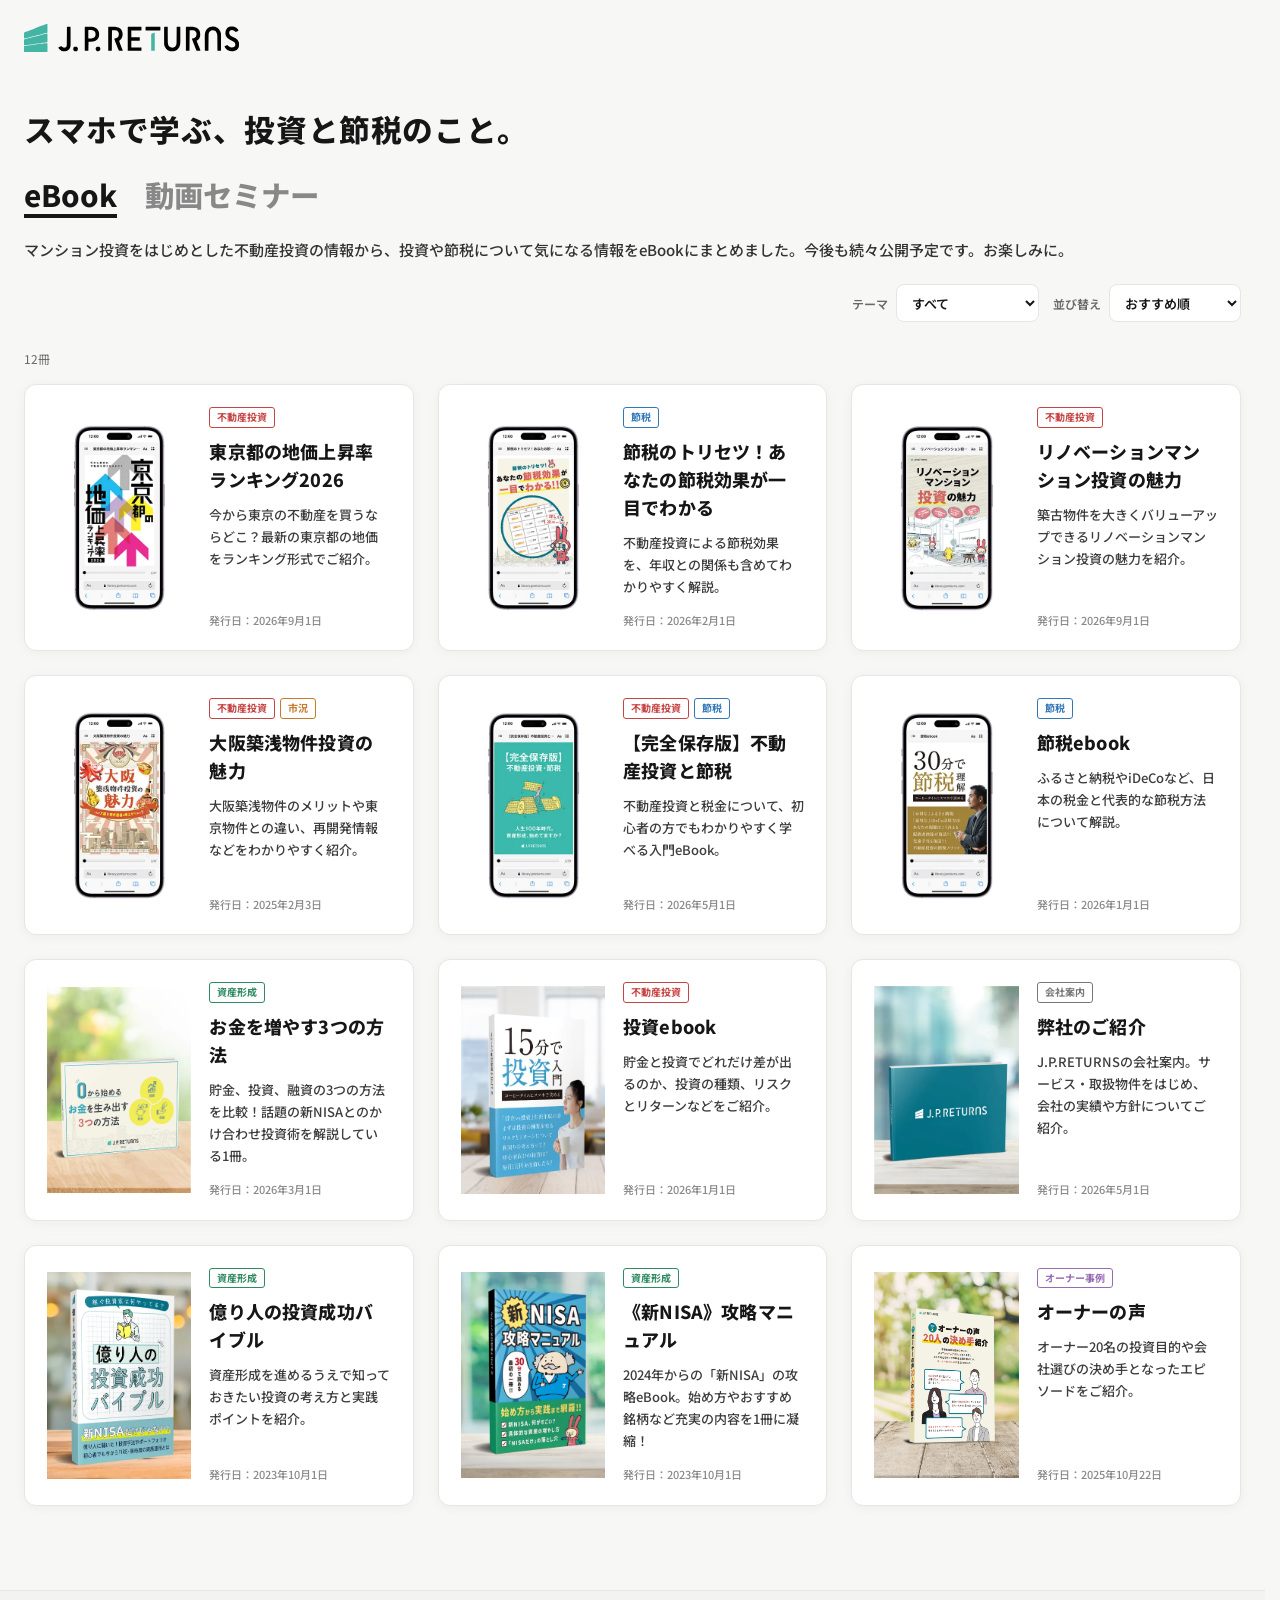
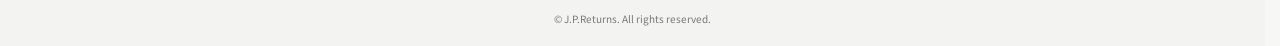
==== index.html @ 8ce8f5cd "Point library page to top-level catalog assets" ====
<!doctype html>
<html lang="ja">
<head>
    <!-- Google Tag Manager -->
    <script>
        (function(w,d,s,l,i){w[l]=w[l]||[];w[l].push({'gtm.start':
        new Date().getTime(),event:'gtm.js'});var f=d.getElementsByTagName(s)[0],
        j=d.createElement(s),dl=l!='dataLayer'?'&l='+l:'';j.async=true;j.src=
        'https://www.googletagmanager.com/gtm.js?id='+i+dl;f.parentNode.insertBefore(j,f);
        })(window,document,'script','dataLayer','GTM-KVNFDHW3');
    </script>
    <!-- End Google Tag Manager -->
    <meta charset="utf-8" />
    <meta
        name="viewport"
        content="width=device-width,initial-scale=1"
    />
    <meta
        name="description"
        content="J.P.RETURNSの不動産投資・節税・資産形成に関するeBook・動画セミナー一覧です。"
    />
    <title>Library | JPリターンズ</title>
    <link
        rel="canonical"
        href="https://library.jpreturns.com/"
    />
    <link
        rel="icon"
        type="image/png"
        href="/ebook/shared/img/favicon.png"
    />
    <link
        rel="preconnect"
        href="https://fonts.googleapis.com"
    >
    <link
        rel="preconnect"
        href="https://fonts.gstatic.com"
        crossorigin
    >
    <link
        href="https://fonts.googleapis.com/css2?family=Noto+Sans+JP:wght@400;500;600;700;800&display=swap"
        rel="stylesheet"
    >
    <link
        rel="stylesheet"
        href="/catalog/style.css"
    />
</head>
<body>
    <!-- Google Tag Manager (noscript) -->
    <noscript>
        <iframe
            src="https://www.googletagmanager.com/ns.html?id=GTM-KVNFDHW3"
            height="0"
            width="0"
            style="display:none;visibility:hidden">
        </iframe>
    </noscript>
    <!-- End Google Tag Manager (noscript) -->

    <header class="site-header">
        <a
            class="brand"
            href="https://jpreturns.com/"
            aria-label="J.P.RETURNS"
        >
            <img
                class="brand__logo"
                src="/ebook/shared/img/logo.svg"
                alt="J.P.RETURNS"
            >
        </a>
    </header>

    <main class="catalog-main">
        <section
            class="catalog-hero"
            aria-labelledby="catalogTitle"
        >
            <h1
                class="catalog-kicker"
                id="catalogTitle"
            >
                スマホで学ぶ、投資と節税のこと。
            </h1>

            <div
                class="catalog-tabs"
                role="tablist"
                aria-label="コンテンツ種別"
            >
                <button
                    class="catalog-tab"
                    type="button"
                    role="tab"
                    data-catalog-tab="ebook"
                    aria-selected="true"
                >
                    eBook
                </button>
                <button
                    class="catalog-tab"
                    type="button"
                    role="tab"
                    data-catalog-tab="video"
                    aria-selected="false"
                    tabindex="-1"
                >
                    動画セミナー
                </button>
            </div>

            <p
                class="catalog-description"
                id="catalogDescription"
            ></p>
        </section>

        <section aria-label="コンテンツ一覧">
            <div class="catalog-controls">
                <label class="catalog-select">
                    <span>テーマ</span>
                    <select id="themeSelect"></select>
                </label>

                <label class="catalog-select">
                    <span>並び替え</span>
                    <select id="sortSelect">
                        <option value="recommended">
                            おすすめ順
                        </option>
                        <option value="newest">
                            新着順
                        </option>
                    </select>
                </label>
            </div>

            <div
                class="catalog-meta"
                id="catalogStatus"
            >
                読み込み中…
            </div>

            <div
                class="catalog-grid"
                id="catalogGrid"
            ></div>
        </section>
    </main>

    <footer class="site-footer">
        <div class="site-footer__inner">
            <p class="site-footer__copyright">
                © J.P.Returns. All rights reserved.
            </p>
        </div>
    </footer>

    <script src="/catalog/config.js"></script>
    <script src="/catalog/main.js"></script>
</body>
</html>
---- catalog/style.css ----
:root {
    --page-bg: #f7f7f6;
    --surface: #fff;
    --text: #161616;
    --muted: #686868;
    --line: #e6e6e3;
    --brand: #0fb6aa;
    --content-width: 1240px;
    --radius-card: 12px;
    --shadow-card: 0 2px 12px rgba(0, 0, 0, 0.045);
}

* {
    box-sizing: border-box;
}

html {
    scrollbar-gutter: stable;
    color: var(--text);
    background: var(--page-bg);
    font-family:
        "Noto Sans JP",
        "Hiragino Sans",
        "Yu Gothic",
        "Meiryo",
        sans-serif;
}

body {
    margin: 0;
    background: var(--page-bg);
}

button,
select {
    font: inherit;
}

a {
    color: inherit;
}

.site-header {
    width: min(var(--content-width), calc(100% - 48px));
    margin: 0 auto;
    padding: 24px 0 8px;
}

.brand {
    display: inline-flex;
    align-items: center;
    text-decoration: none;
}

.brand__logo {
    display: block;
    width: auto;
    height: 28px;
}

.catalog-main {
    width: min(var(--content-width), calc(100% - 48px));
    margin: 0 auto;
    padding: 42px 0 84px;
}

.catalog-hero {
    margin-bottom: 20px;
}

.catalog-kicker {
    margin: 0 0 28px;
    font-size: clamp(24px, 2.4vw, 36px);
    font-weight: 800;
    line-height: 1.45;
    letter-spacing: .02em;
}

.catalog-tabs {
    display: flex;
    align-items: flex-end;
    gap: 28px;
    margin-bottom: 18px;
}

.catalog-tab {
    position: relative;
    padding: 0 0 9px;
    border: 0;
    background: transparent;
    color: #888;
    font-size: clamp(24px, 2.3vw, 36px);
    font-weight: 800;
    line-height: 1;
    cursor: pointer;
}

.catalog-tab::after {
    content: "";
    position: absolute;
    right: 0;
    bottom: 0;
    left: 0;
    height: 4px;
    background: transparent;
}

.catalog-tab[aria-selected="true"] {
    color: var(--text);
}

.catalog-tab[aria-selected="true"]::after {
    background: var(--text);
}

.catalog-tab:hover {
    color: var(--text);
}

.catalog-tab:focus-visible {
    outline: 3px solid rgba(15, 182, 170, 0.28);
    outline-offset: 5px;
}

.catalog-description {
    margin: 0;
    color: #333;
    font-size: 15px;
    font-weight: 500;
    line-height: 1.9;
}

.catalog-controls {
    display: flex;
    align-items: center;
    justify-content: flex-end;
    gap: 14px;
    margin: 0 0 28px;
}

.catalog-select {
    display: flex;
    align-items: center;
    gap: 8px;
    color: var(--muted);
    font-size: 12px;
    font-weight: 600;
}

.catalog-select select {
    min-width: 132px;
    height: 38px;
    padding: 0 32px 0 11px;
    border: 1px solid var(--line);
    border-radius: 8px;
    background: var(--surface);
    color: var(--text);
    font-size: 13px;
    cursor: pointer;
}

.catalog-meta {
    min-height: 22px;
    margin: 0 0 12px;
    color: var(--muted);
    font-size: 12px;
}

.catalog-grid {
    display: grid;
    grid-template-columns: repeat(3, minmax(0, 1fr));
    gap: 24px;
    overflow-anchor: none;
}

.catalog-card {
    min-height: 260px;
    display: grid;
    gap: 18px;
    padding: 22px;
    border: 1px solid var(--line);
    border-radius: var(--radius-card);
    background: var(--surface);
    box-shadow: var(--shadow-card);
    text-decoration: none;
    transition:
        transform 160ms ease,
        box-shadow 160ms ease,
        border-color 160ms ease;
}

.catalog-card--ebook {
    grid-template-columns: minmax(116px, 42%) minmax(0, 1fr);
}

.catalog-card--video {
    grid-template-columns: 1fr;
    grid-template-rows: auto 1fr;
    gap: 14px;
}

.catalog-card:hover {
    transform: translateY(-2px);
    border-color: #d4d4d0;
    box-shadow: 0 7px 24px rgba(0, 0, 0, 0.075);
}

.catalog-card:focus-visible {
    outline: 3px solid rgba(15, 182, 170, 0.28);
    outline-offset: 3px;
}

.catalog-card__media {
    min-width: 0;
    display: grid;
    place-items: center;
    overflow: hidden;
}

.catalog-card__image {
    display: block;
    width: 100%;
    height: 100%;
    max-height: 216px;
    object-fit: contain;
}

.catalog-card__media--video {
    align-self: start;
    width: 100%;
    aspect-ratio: 16 / 9;
    border-radius: 7px;
    background: #111;
}

.catalog-card__media--video .catalog-card__image {
    width: 100%;
    height: 100%;
    max-height: none;
    object-fit: cover;
}

.catalog-card__media--video-empty::before {
    content: "サムネイル準備中";
    color: #bbb;
    font-size: 12px;
    font-weight: 600;
}

.catalog-card__media--empty::before {
    content: "eBook";
    display: grid;
    width: 100%;
    min-height: 180px;
    place-items: center;
    border: 1px solid var(--line);
    border-radius: 8px;
    color: #aaa;
    font-size: 13px;
    font-weight: 700;
}

.catalog-card__content {
    min-width: 0;
    display: flex;
    flex-direction: column;
    align-items: flex-start;
}

.catalog-card__tags {
    display: flex;
    flex-wrap: wrap;
    gap: 5px;
    margin-bottom: 10px;
}

.catalog-tag {
    --catalog-tag-color: #178e86;

    padding: 3px 7px;
    border: 1px solid var(--catalog-tag-color);
    border-radius: 3px;
    color: var(--catalog-tag-color);
    font-size: 10px;
    font-weight: 700;
    line-height: 1.25;
}

.catalog-card__title {
    margin: 0;
    font-size: 18px;
    font-weight: 800;
    line-height: 1.55;
    letter-spacing: .01em;
}

.catalog-card__description {
    display: -webkit-box;
    margin: 10px 0 0;
    overflow: hidden;
    color: #3d3d3d;
    font-size: 13px;
    font-weight: 500;
    line-height: 1.7;
    -webkit-box-orient: vertical;
    -webkit-line-clamp: 4;
}

.catalog-card__meta {
    width: 100%;
    display: grid;
    gap: 3px;
    margin-top: auto;
    padding-top: 14px;
    color: #8a8a8a;
    font-size: 11px;
    font-weight: 500;
    line-height: 1.5;
}

.site-footer {
    border-top: 1px solid var(--line);
    background: #f3f3f1;
}

.site-footer__inner {
    width: min(var(--content-width), calc(100% - 48px));
    margin: 0 auto;
    padding: 20px 0;
}

.site-footer__copyright {
    margin: 0;
    color: #777;
    text-align: center;
    font-size: 10px;
}

@media (max-width: 980px) {
    .catalog-grid {
        grid-template-columns: repeat(2, minmax(0, 1fr));
    }

    .catalog-controls {
        justify-content: flex-end;
    }
}

@media (max-width: 640px) {
    .site-header,
    .catalog-main,
    .site-footer__inner {
        width: min(100% - 32px, var(--content-width));
    }

    .site-header {
        padding-top: 18px;
    }

    .brand__logo {
        height: 18px;
    }

    .catalog-main {
        padding-top: 24px;
    }

    .catalog-hero {
        margin-bottom: 30px;
    }

    .catalog-kicker {
        margin-bottom: 22px;
        font-size: 23px;
    }

    .catalog-tabs {
        gap: 20px;
    }

    .catalog-tab {
        font-size: 18px;
    }

    .catalog-description {
        font-size: 13px;
        line-height: 1.8;
    }

    .catalog-controls {
        gap: 10px;
    }

    .catalog-select {
        flex: 1 1 0;
        display: block;
    }

    .catalog-select span {
        display: block;
        margin-bottom: 5px;
    }

    .catalog-select select {
        width: 100%;
        min-width: 0;
    }

    .catalog-grid {
        grid-template-columns: 1fr;
        gap: 14px;
    }

    .catalog-card {
        min-height: 190px;
        gap: 15px;
        padding: 16px;
    }

    .catalog-card--ebook {
        grid-template-columns: minmax(98px, 36%) minmax(0, 1fr);
    }

    .catalog-card--video {
        grid-template-columns: 1fr;
        gap: 12px;
    }

    .catalog-card__image {
        max-height: 180px;
    }

    .catalog-card__title {
        font-size: 16px;
        line-height: 1.5;
    }

    .catalog-card__description {
        margin-top: 9px;
        font-size: 12px;
        line-height: 1.65;
    }

    .catalog-card__meta {
        padding-top: 10px;
    }
}
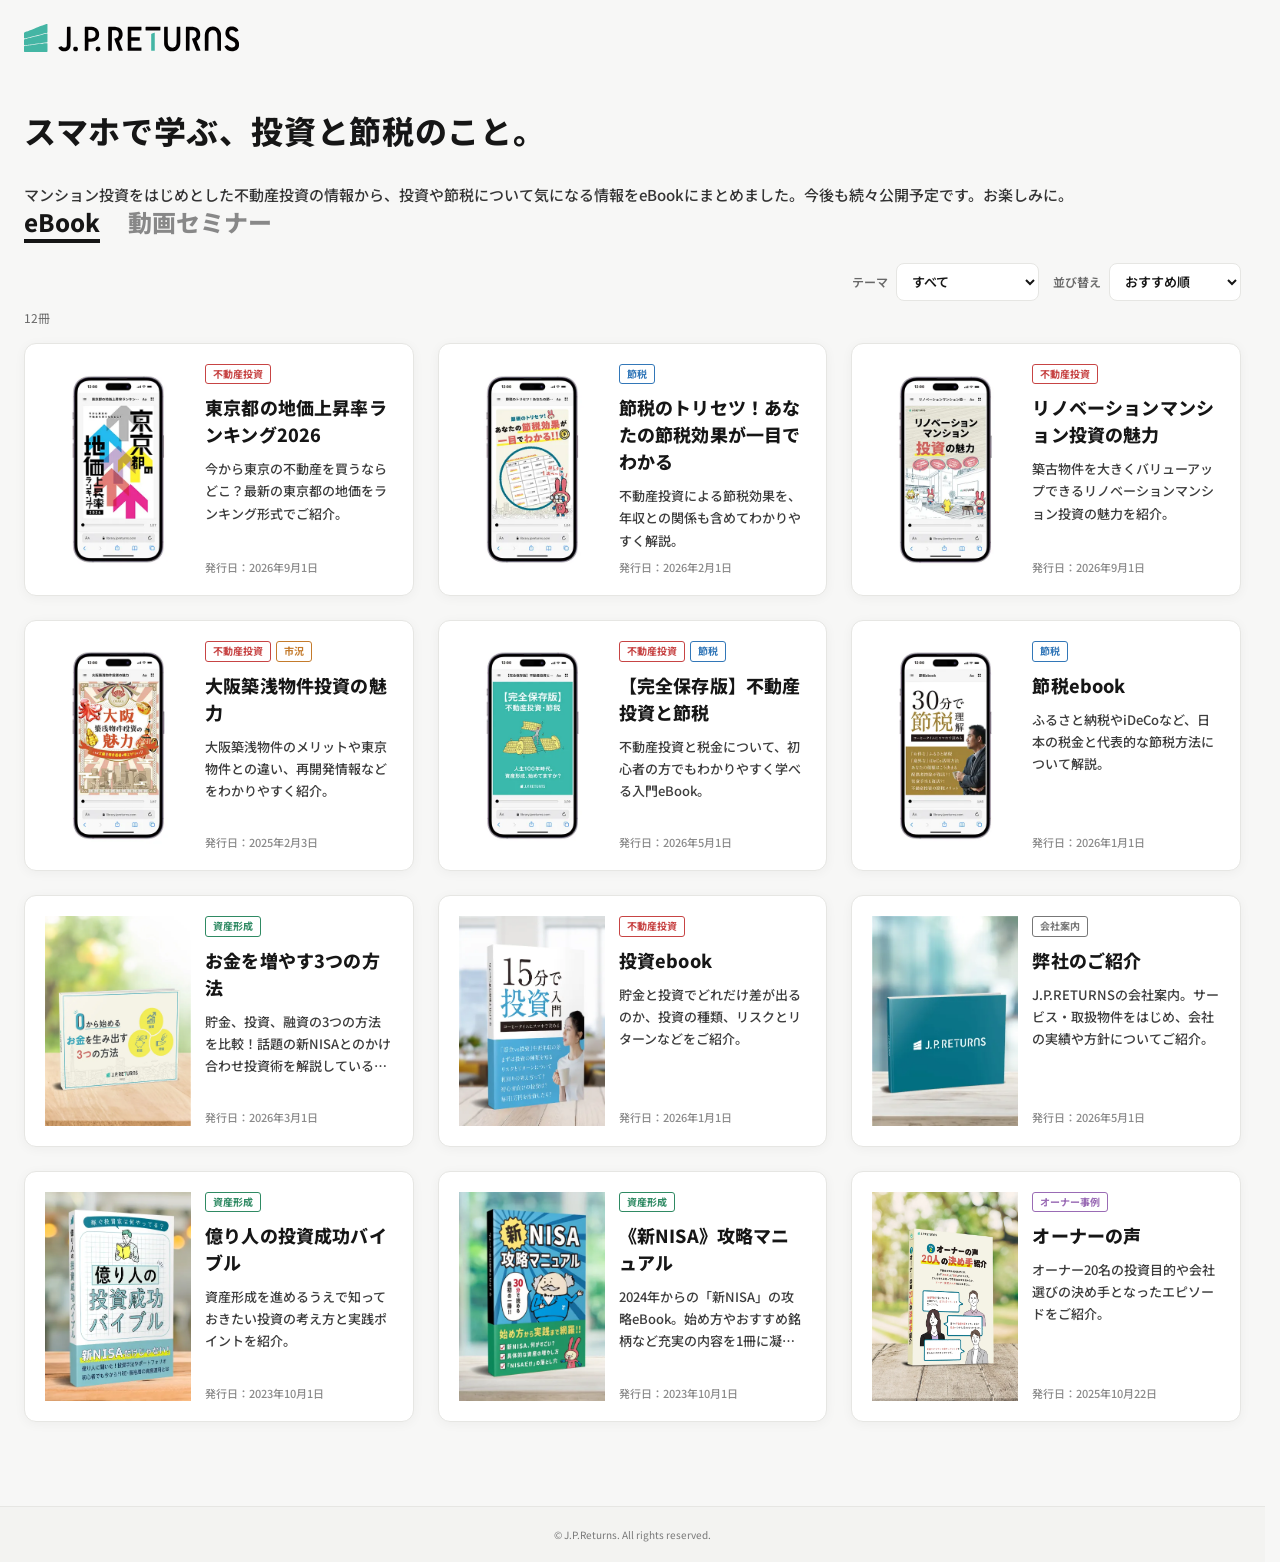
==== commit 25364310: "Move catalog description below title" ====
--- a/index.html
+++ b/index.html
@@ -85,6 +85,11 @@
                 スマホで学ぶ、投資と節税のこと。
             </h1>
 
+            <p
+                class="catalog-description"
+                id="catalogDescription"
+            ></p>
+
             <div
                 class="catalog-tabs"
                 role="tablist"
@@ -110,11 +115,6 @@
                     動画セミナー
                 </button>
             </div>
-
-            <p
-                class="catalog-description"
-                id="catalogDescription"
-            ></p>
         </section>
 
         <section aria-label="コンテンツ一覧">
--- a/catalog/style.css
+++ b/catalog/style.css
@@ -4,7 +4,6 @@
     --text: #161616;
     --muted: #686868;
     --line: #e6e6e3;
-    --brand: #0fb6aa;
     --content-width: 1240px;
     --radius-card: 12px;
     --shadow-card: 0 2px 12px rgba(0, 0, 0, 0.045);
@@ -70,7 +69,7 @@
 
 .catalog-kicker {
     margin: 0 0 28px;
-    font-size: clamp(24px, 2.4vw, 36px);
+    font-size: 32px;
     font-weight: 800;
     line-height: 1.45;
     letter-spacing: .02em;
@@ -89,7 +88,7 @@
     border: 0;
     background: transparent;
     color: #888;
-    font-size: clamp(24px, 2.3vw, 36px);
+    font-size: 24px;
     font-weight: 800;
     line-height: 1;
     cursor: pointer;
@@ -135,7 +134,7 @@
     align-items: center;
     justify-content: flex-end;
     gap: 14px;
-    margin: 0 0 28px;
+    margin: 0 0 8px;
 }
 
 .catalog-select {
@@ -174,10 +173,10 @@
 }
 
 .catalog-card {
-    min-height: 260px;
+    min-height: 240px;
     display: grid;
-    gap: 18px;
-    padding: 22px;
+    gap: 14px;
+    padding: 20px;
     border: 1px solid var(--line);
     border-radius: var(--radius-card);
     background: var(--surface);
@@ -241,7 +240,7 @@
 }
 
 .catalog-card__media--video-empty::before {
-    content: "サムネイル準備中";
+    content: "準備中";
     color: #bbb;
     font-size: 12px;
     font-weight: 600;
@@ -290,7 +289,7 @@
     margin: 0;
     font-size: 18px;
     font-weight: 800;
-    line-height: 1.55;
+    line-height: 1.5;
     letter-spacing: .01em;
 }
 
@@ -303,7 +302,7 @@
     font-weight: 500;
     line-height: 1.7;
     -webkit-box-orient: vertical;
-    -webkit-line-clamp: 4;
+    -webkit-line-clamp: 3;
 }
 
 .catalog-card__meta {
@@ -311,7 +310,7 @@
     display: grid;
     gap: 3px;
     margin-top: auto;
-    padding-top: 14px;
+    padding-top: 7px;
     color: #8a8a8a;
     font-size: 11px;
     font-weight: 500;
@@ -413,7 +412,6 @@
 
     .catalog-card {
         min-height: 190px;
-        gap: 15px;
         padding: 16px;
     }
 
@@ -432,7 +430,6 @@
 
     .catalog-card__title {
         font-size: 16px;
-        line-height: 1.5;
     }
 
     .catalog-card__description {
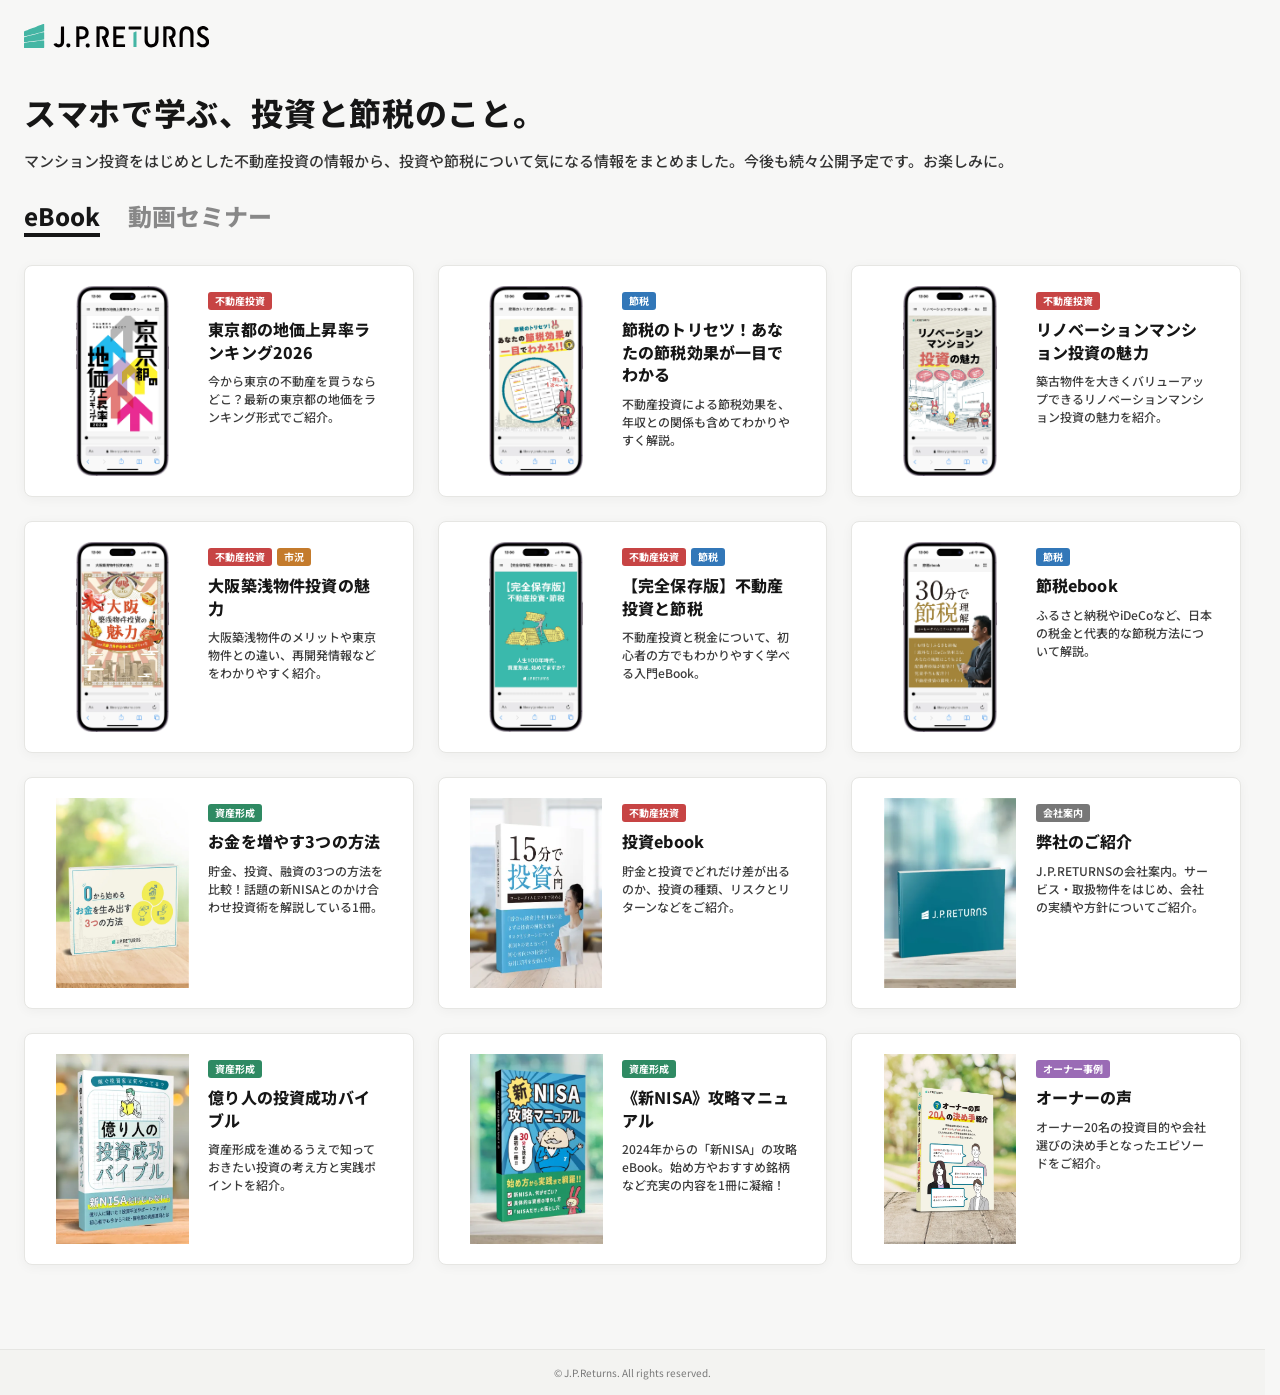
==== commit 6bcaea7c: "Remove unused catalog filter controls" ====
--- a/index.html
+++ b/index.html
@@ -118,32 +118,6 @@
         </section>
 
         <section aria-label="コンテンツ一覧">
-            <div class="catalog-controls">
-                <label class="catalog-select">
-                    <span>テーマ</span>
-                    <select id="themeSelect"></select>
-                </label>
-
-                <label class="catalog-select">
-                    <span>並び替え</span>
-                    <select id="sortSelect">
-                        <option value="recommended">
-                            おすすめ順
-                        </option>
-                        <option value="newest">
-                            新着順
-                        </option>
-                    </select>
-                </label>
-            </div>
-
-            <div
-                class="catalog-meta"
-                id="catalogStatus"
-            >
-                読み込み中…
-            </div>
-
             <div
                 class="catalog-grid"
                 id="catalogGrid"
--- a/catalog/style.css
+++ b/catalog/style.css
@@ -5,7 +5,7 @@
     --muted: #686868;
     --line: #e6e6e3;
     --content-width: 1240px;
-    --radius-card: 12px;
+    --radius-card: 8px;
     --shadow-card: 0 2px 12px rgba(0, 0, 0, 0.045);
 }
 
@@ -54,21 +54,21 @@
 .brand__logo {
     display: block;
     width: auto;
-    height: 28px;
+    height: 24px;
 }
 
 .catalog-main {
     width: min(var(--content-width), calc(100% - 48px));
     margin: 0 auto;
-    padding: 42px 0 84px;
+    padding: 28px 0 84px;
 }
 
 .catalog-hero {
-    margin-bottom: 20px;
+    margin-bottom: 28px;
 }
 
 .catalog-kicker {
-    margin: 0 0 28px;
+    margin: 0 0 12px;
     font-size: 32px;
     font-weight: 800;
     line-height: 1.45;
@@ -79,7 +79,6 @@
     display: flex;
     align-items: flex-end;
     gap: 28px;
-    margin-bottom: 18px;
 }
 
 .catalog-tab {
@@ -122,7 +121,7 @@
 }
 
 .catalog-description {
-    margin: 0;
+    margin: 0 0 28px;
     color: #333;
     font-size: 15px;
     font-weight: 500;
@@ -130,11 +129,7 @@
 }
 
 .catalog-controls {
-    display: flex;
-    align-items: center;
-    justify-content: flex-end;
-    gap: 14px;
-    margin: 0 0 8px;
+    display: none;
 }
 
 .catalog-select {
@@ -159,10 +154,7 @@
 }
 
 .catalog-meta {
-    min-height: 22px;
-    margin: 0 0 12px;
-    color: var(--muted);
-    font-size: 12px;
+    display: none;
 }
 
 .catalog-grid {
@@ -173,10 +165,10 @@
 }
 
 .catalog-card {
-    min-height: 240px;
+    /* min-height: 220px; */
     display: grid;
-    gap: 14px;
-    padding: 20px;
+    gap: 16px;
+    padding: 20px 28px;
     border: 1px solid var(--line);
     border-radius: var(--radius-card);
     background: var(--surface);
@@ -220,7 +212,7 @@
     display: block;
     width: 100%;
     height: 100%;
-    max-height: 216px;
+    max-height: 190px;
     object-fit: contain;
 }
 
@@ -228,7 +220,7 @@
     align-self: start;
     width: 100%;
     aspect-ratio: 16 / 9;
-    border-radius: 7px;
+    border-radius: 4px;
     background: #111;
 }
 
@@ -250,13 +242,11 @@
     content: "eBook";
     display: grid;
     width: 100%;
-    min-height: 180px;
+    min-height: 170px;
     place-items: center;
-    border: 1px solid var(--line);
-    border-radius: 8px;
     color: #aaa;
-    font-size: 13px;
-    font-weight: 700;
+    font-size: 12px;
+    font-weight: 600;
 }
 
 .catalog-card__content {
@@ -264,22 +254,22 @@
     display: flex;
     flex-direction: column;
     align-items: flex-start;
+    margin: 6px 0;
 }
 
 .catalog-card__tags {
     display: flex;
     flex-wrap: wrap;
     gap: 5px;
-    margin-bottom: 10px;
+    margin-bottom: 8px;
 }
 
 .catalog-tag {
     --catalog-tag-color: #178e86;
-
     padding: 3px 7px;
-    border: 1px solid var(--catalog-tag-color);
     border-radius: 3px;
-    color: var(--catalog-tag-color);
+    color: #fff;
+    background: var(--catalog-tag-color);
     font-size: 10px;
     font-weight: 700;
     line-height: 1.25;
@@ -287,20 +277,20 @@
 
 .catalog-card__title {
     margin: 0;
-    font-size: 18px;
+    font-size: 16px;
     font-weight: 800;
-    line-height: 1.5;
+    line-height: 1.4;
     letter-spacing: .01em;
 }
 
 .catalog-card__description {
     display: -webkit-box;
-    margin: 10px 0 0;
+    margin-top: 9px;
     overflow: hidden;
     color: #3d3d3d;
-    font-size: 13px;
+    font-size: 12px;
     font-weight: 500;
-    line-height: 1.7;
+    line-height: 1.5;
     -webkit-box-orient: vertical;
     -webkit-line-clamp: 3;
 }
@@ -317,6 +307,14 @@
     line-height: 1.5;
 }
 
+.catalog-card__meta time {
+    display: none;
+}
+
+.catalog-card--ebook .catalog-card__meta {
+    display: none;
+}
+
 .site-footer {
     border-top: 1px solid var(--line);
     background: #f3f3f1;
@@ -325,7 +323,7 @@
 .site-footer__inner {
     width: min(var(--content-width), calc(100% - 48px));
     margin: 0 auto;
-    padding: 20px 0;
+    padding: 15px 0;
 }
 
 .site-footer__copyright {
@@ -365,11 +363,11 @@
     }
 
     .catalog-hero {
-        margin-bottom: 30px;
+        margin-bottom: 20px;
     }
 
     .catalog-kicker {
-        margin-bottom: 22px;
+        margin-bottom: 10px;
         font-size: 23px;
     }
 
@@ -382,6 +380,7 @@
     }
 
     .catalog-description {
+        margin-bottom: 22px;
         font-size: 13px;
         line-height: 1.8;
     }
@@ -425,17 +424,7 @@
     }
 
     .catalog-card__image {
-        max-height: 180px;
-    }
-
-    .catalog-card__title {
-        font-size: 16px;
-    }
-
-    .catalog-card__description {
-        margin-top: 9px;
-        font-size: 12px;
-        line-height: 1.65;
+        max-height: 170px;
     }
 
     .catalog-card__meta {
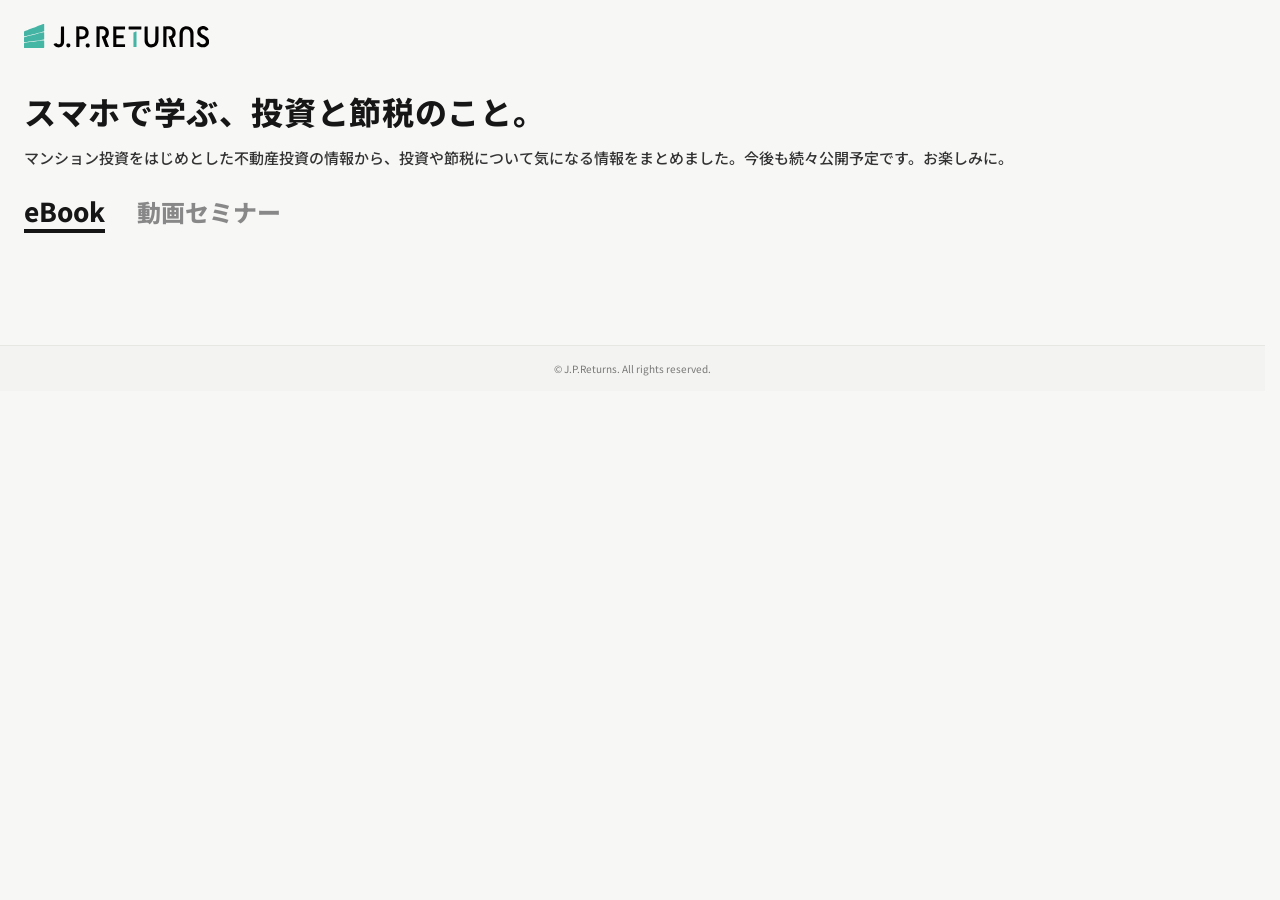
==== commit 519666dc: "Simplify catalog description markup" ====
--- a/index.html
+++ b/index.html
@@ -85,10 +85,9 @@
                 スマホで学ぶ、投資と節税のこと。
             </h1>
 
-            <p
-                class="catalog-description"
-                id="catalogDescription"
-            ></p>
+            <p class="catalog-description">
+                マンション投資をはじめとした不動産投資の情報から、投資や節税について気になる情報をまとめました。今後も続々公開予定です。お楽しみに。
+            </p>
 
             <div
                 class="catalog-tabs"
--- a/catalog/style.css
+++ b/catalog/style.css
@@ -30,8 +30,7 @@
     background: var(--page-bg);
 }
 
-button,
-select {
+button {
     font: inherit;
 }
 
@@ -71,14 +70,14 @@
     margin: 0 0 12px;
     font-size: 32px;
     font-weight: 800;
-    line-height: 1.45;
+    line-height: 1.4;
     letter-spacing: .02em;
 }
 
 .catalog-tabs {
     display: flex;
     align-items: flex-end;
-    gap: 28px;
+    gap: 32px;
 }
 
 .catalog-tab {
@@ -93,6 +92,14 @@
     cursor: pointer;
 }
 
+.catalog-tab[data-catalog-tab="ebook"] {
+    font-size: 26px;
+}
+
+.catalog-tab[data-catalog-tab="video"] {
+    font-size: 24px;
+}
+
 .catalog-tab::after {
     content: "";
     position: absolute;
@@ -125,36 +132,7 @@
     color: #333;
     font-size: 15px;
     font-weight: 500;
-    line-height: 1.9;
-}
-
-.catalog-controls {
-    display: none;
-}
-
-.catalog-select {
-    display: flex;
-    align-items: center;
-    gap: 8px;
-    color: var(--muted);
-    font-size: 12px;
-    font-weight: 600;
-}
-
-.catalog-select select {
-    min-width: 132px;
-    height: 38px;
-    padding: 0 32px 0 11px;
-    border: 1px solid var(--line);
-    border-radius: 8px;
-    background: var(--surface);
-    color: var(--text);
-    font-size: 13px;
-    cursor: pointer;
-}
-
-.catalog-meta {
-    display: none;
+    line-height: 1.6;
 }
 
 .catalog-grid {
@@ -165,7 +143,6 @@
 }
 
 .catalog-card {
-    /* min-height: 220px; */
     display: grid;
     gap: 16px;
     padding: 20px 28px;
@@ -175,9 +152,9 @@
     box-shadow: var(--shadow-card);
     text-decoration: none;
     transition:
-        transform 160ms ease,
-        box-shadow 160ms ease,
-        border-color 160ms ease;
+        transform 180ms ease,
+        box-shadow 180ms ease,
+        border-color 180ms ease;
 }
 
 .catalog-card--ebook {
@@ -187,13 +164,17 @@
 .catalog-card--video {
     grid-template-columns: 1fr;
     grid-template-rows: auto 1fr;
-    gap: 14px;
+    gap: 8px;
 }
 
 .catalog-card:hover {
-    transform: translateY(-2px);
-    border-color: #d4d4d0;
-    box-shadow: 0 7px 24px rgba(0, 0, 0, 0.075);
+    transform: translateY(-3px);
+    border-color: #d2d2ce;
+    box-shadow: 0 10px 28px rgba(0, 0, 0, 0.08);
+}
+
+.catalog-card:hover .catalog-card__image {
+    transform: scale(1.02);
 }
 
 .catalog-card:focus-visible {
@@ -214,14 +195,13 @@
     height: 100%;
     max-height: 190px;
     object-fit: contain;
+    transition: transform 220ms ease;
 }
 
 .catalog-card__media--video {
     align-self: start;
     width: 100%;
     aspect-ratio: 16 / 9;
-    border-radius: 4px;
-    background: #111;
 }
 
 .catalog-card__media--video .catalog-card__image {
@@ -264,15 +244,28 @@
     margin-bottom: 8px;
 }
 
+.catalog-card--video .catalog-card__tags {
+    width: 100%;
+    flex-wrap: nowrap;
+}
+
 .catalog-tag {
     --catalog-tag-color: #178e86;
-    padding: 3px 7px;
+    padding: 2px 6px;
     border-radius: 3px;
     color: #fff;
     background: var(--catalog-tag-color);
     font-size: 10px;
     font-weight: 700;
-    line-height: 1.25;
+}
+
+.catalog-duration {
+    --catalog-tag-color: #777;
+    flex: 0 0 auto;
+    margin-left: auto;
+    border: 1.5px solid var(--catalog-tag-color);
+    color: var(--catalog-tag-color);
+    background: var(--surface);
 }
 
 .catalog-card__title {
@@ -285,7 +278,7 @@
 
 .catalog-card__description {
     display: -webkit-box;
-    margin-top: 9px;
+    margin: 9px 0 0;
     overflow: hidden;
     color: #3d3d3d;
     font-size: 12px;
@@ -295,26 +288,6 @@
     -webkit-line-clamp: 3;
 }
 
-.catalog-card__meta {
-    width: 100%;
-    display: grid;
-    gap: 3px;
-    margin-top: auto;
-    padding-top: 7px;
-    color: #8a8a8a;
-    font-size: 11px;
-    font-weight: 500;
-    line-height: 1.5;
-}
-
-.catalog-card__meta time {
-    display: none;
-}
-
-.catalog-card--ebook .catalog-card__meta {
-    display: none;
-}
-
 .site-footer {
     border-top: 1px solid var(--line);
     background: #f3f3f1;
@@ -337,10 +310,6 @@
     .catalog-grid {
         grid-template-columns: repeat(2, minmax(0, 1fr));
     }
-
-    .catalog-controls {
-        justify-content: flex-end;
-    }
 }
 
 @media (max-width: 640px) {
@@ -355,11 +324,11 @@
     }
 
     .brand__logo {
-        height: 18px;
+        height: 16px;
     }
 
     .catalog-main {
-        padding-top: 24px;
+        padding-top: 18px;
     }
 
     .catalog-hero {
@@ -372,36 +341,24 @@
     }
 
     .catalog-tabs {
-        gap: 20px;
+        gap: 22px;
     }
 
     .catalog-tab {
+        font-size: 18px;
+    }
+
+    .catalog-tab[data-catalog-tab="ebook"] {
+        font-size: 19px;
+    }
+
+    .catalog-tab[data-catalog-tab="video"] {
         font-size: 18px;
     }
 
     .catalog-description {
         margin-bottom: 22px;
         font-size: 13px;
-        line-height: 1.8;
-    }
-
-    .catalog-controls {
-        gap: 10px;
-    }
-
-    .catalog-select {
-        flex: 1 1 0;
-        display: block;
-    }
-
-    .catalog-select span {
-        display: block;
-        margin-bottom: 5px;
-    }
-
-    .catalog-select select {
-        width: 100%;
-        min-width: 0;
     }
 
     .catalog-grid {
@@ -426,8 +383,16 @@
     .catalog-card__image {
         max-height: 170px;
     }
-
-    .catalog-card__meta {
-        padding-top: 10px;
-    }
-}
+}
+
+@media (prefers-reduced-motion: reduce) {
+    .catalog-card,
+    .catalog-card__image {
+        transition: none;
+    }
+
+    .catalog-card:hover,
+    .catalog-card:hover .catalog-card__image {
+        transform: none;
+    }
+}
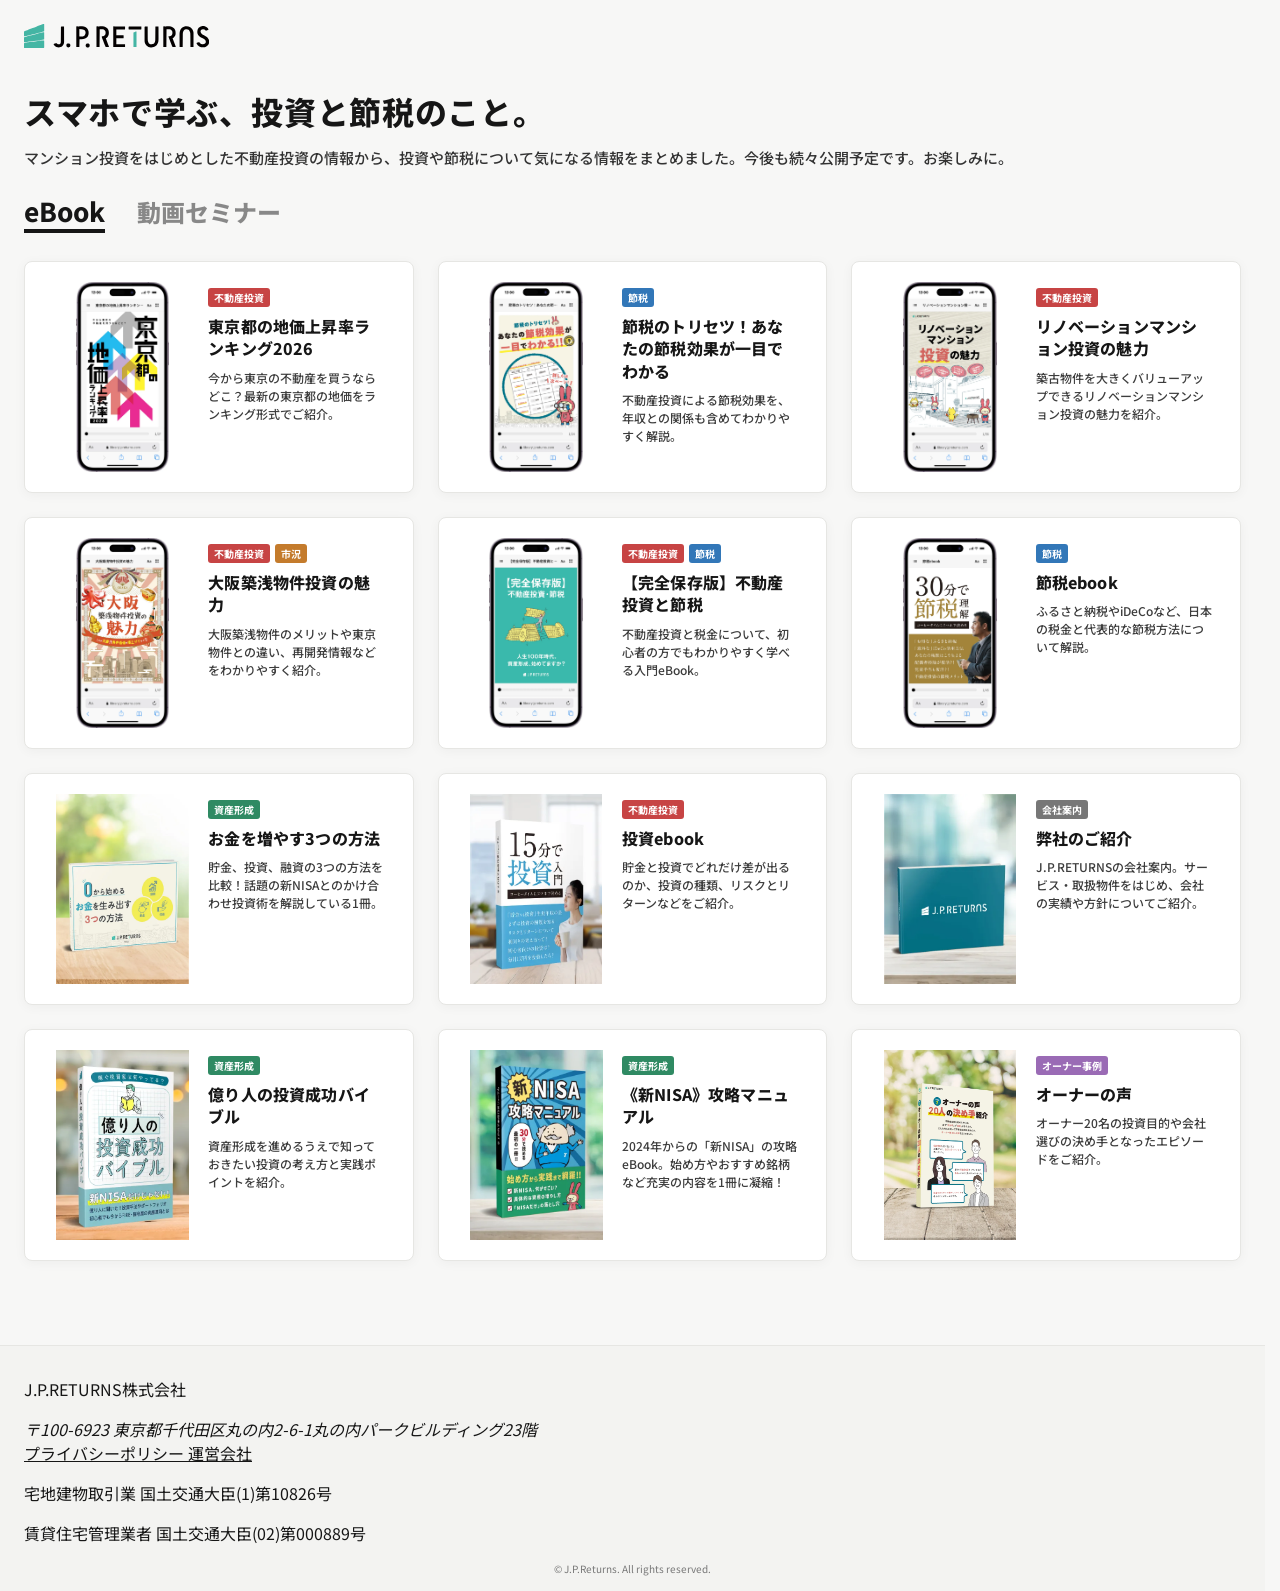
==== commit 3e2f96b4: "Improve catalog tabs and footer content" ====
--- a/index.html
+++ b/index.html
@@ -126,6 +126,30 @@
 
     <footer class="site-footer">
         <div class="site-footer__inner">
+            <div class="site-footer__company">
+                <p class="site-footer__company-name">
+                    J.P.RETURNS株式会社
+                </p>
+                <address class="site-footer__address">
+                    〒100-6923 東京都千代田区丸の内2-6-1丸の内パークビルディング23階
+                </address>
+                <nav
+                    class="site-footer__links"
+                    aria-label="企業情報"
+                >
+                    <a href="https://jpreturns.com/privacypolicy/">
+                        プライバシーポリシー
+                    </a>
+                    <a href="https://jpreturns.com/company/">
+                        運営会社
+                    </a>
+                </nav>
+                <div class="site-footer__licenses">
+                    <p>宅地建物取引業 国土交通大臣(1)第10826号</p>
+                    <p>賃貸住宅管理業者 国土交通大臣(02)第000889号</p>
+                </div>
+            </div>
+
             <p class="site-footer__copyright">
                 © J.P.Returns. All rights reserved.
             </p>
--- a/catalog/style.css
+++ b/catalog/style.css
@@ -2,7 +2,6 @@
     --page-bg: #f7f7f6;
     --surface: #fff;
     --text: #161616;
-    --muted: #686868;
     --line: #e6e6e3;
     --content-width: 1240px;
     --radius-card: 8px;
@@ -94,10 +93,6 @@
 
 .catalog-tab[data-catalog-tab="ebook"] {
     font-size: 26px;
-}
-
-.catalog-tab[data-catalog-tab="video"] {
-    font-size: 24px;
 }
 
 .catalog-tab::after {
@@ -162,7 +157,6 @@
 }
 
 .catalog-card--video {
-    grid-template-columns: 1fr;
     grid-template-rows: auto 1fr;
     gap: 8px;
 }
@@ -200,13 +194,10 @@
 
 .catalog-card__media--video {
     align-self: start;
-    width: 100%;
     aspect-ratio: 16 / 9;
 }
 
 .catalog-card__media--video .catalog-card__image {
-    width: 100%;
-    height: 100%;
     max-height: none;
     object-fit: cover;
 }
@@ -352,10 +343,6 @@
         font-size: 19px;
     }
 
-    .catalog-tab[data-catalog-tab="video"] {
-        font-size: 18px;
-    }
-
     .catalog-description {
         margin-bottom: 22px;
         font-size: 13px;
@@ -376,7 +363,6 @@
     }
 
     .catalog-card--video {
-        grid-template-columns: 1fr;
         gap: 12px;
     }
 
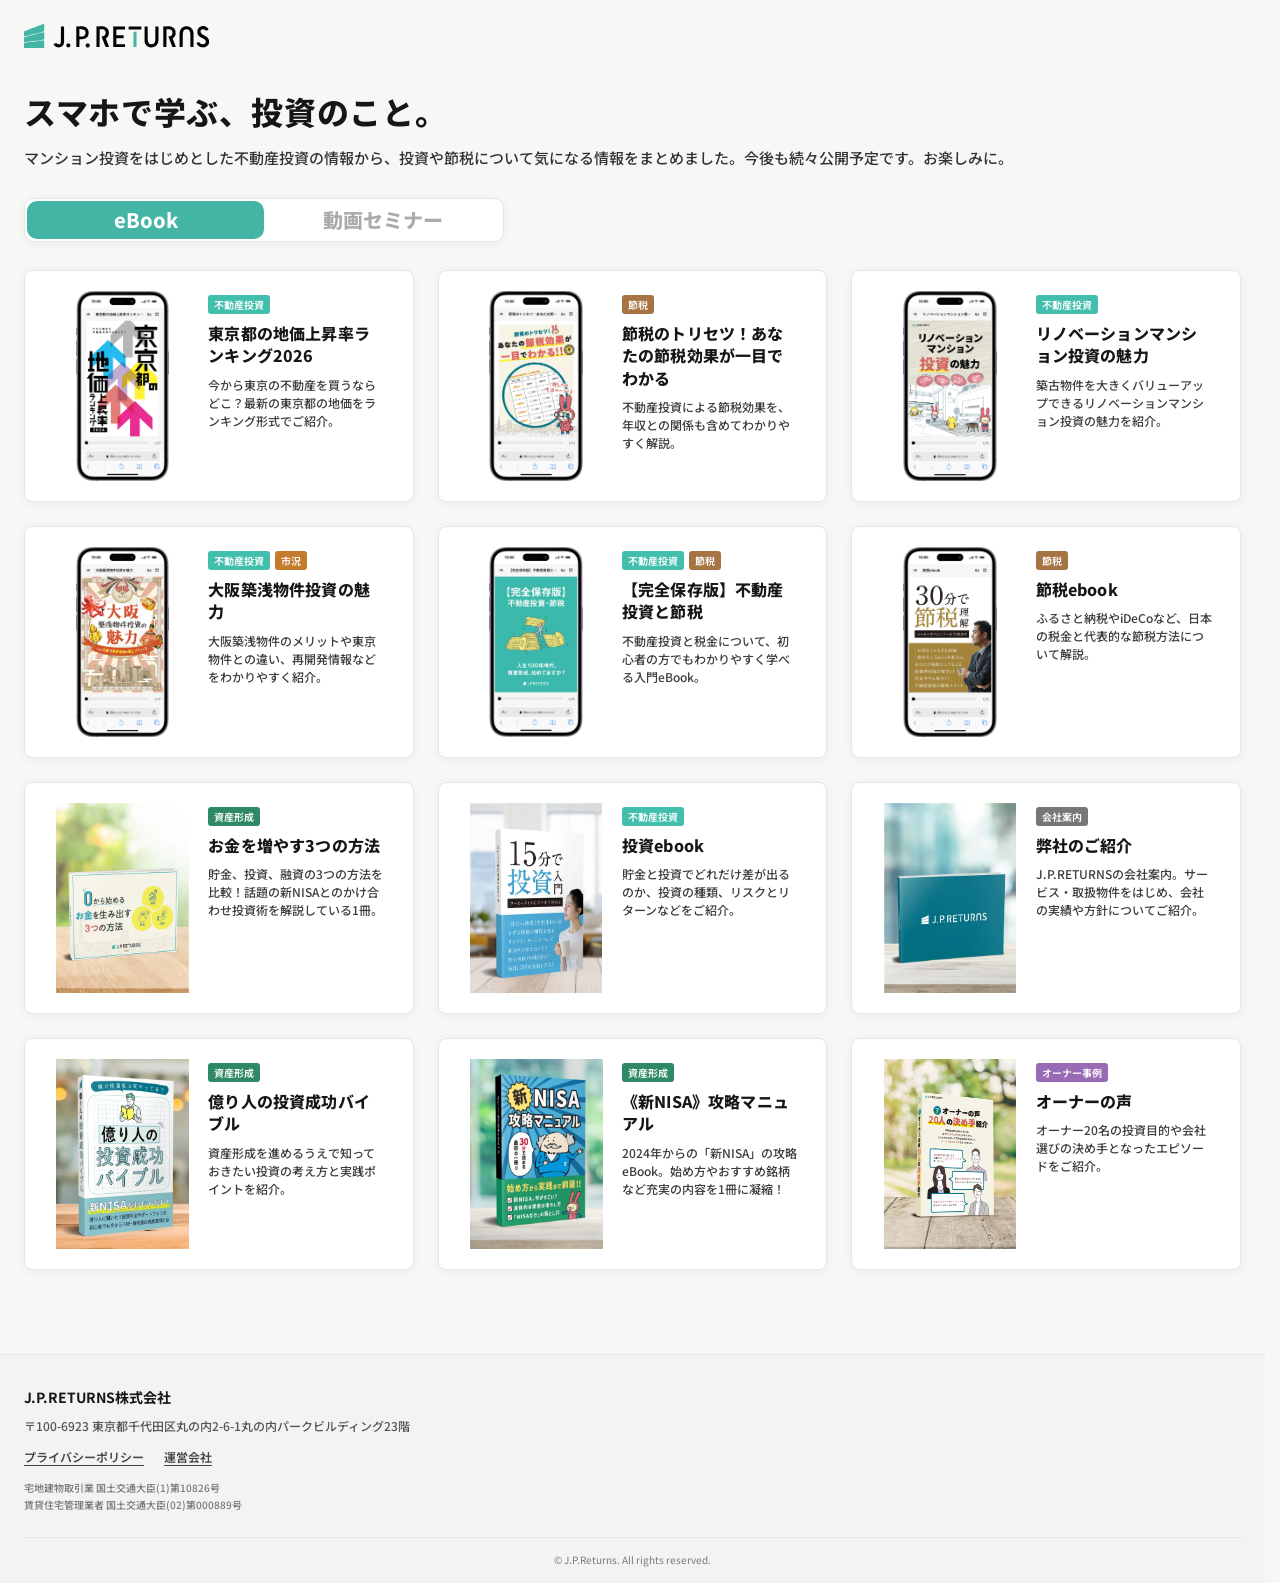
==== commit 01118777: "Update catalog tab background color and refine catalog title text for clarity" ====
--- a/index.html
+++ b/index.html
@@ -82,7 +82,7 @@
                 class="catalog-kicker"
                 id="catalogTitle"
             >
-                スマホで学ぶ、投資と節税のこと。
+                スマホで学ぶ、投資のこと。
             </h1>
 
             <p class="catalog-description">
--- a/catalog/style.css
+++ b/catalog/style.css
@@ -2,9 +2,11 @@
     --page-bg: #f7f7f6;
     --surface: #fff;
     --text: #161616;
+    --text-muted: #777;
     --line: #e6e6e3;
     --content-width: 1240px;
     --radius-card: 8px;
+    --radius-control: 10px;
     --shadow-card: 0 2px 12px rgba(0, 0, 0, 0.045);
 }
 
@@ -73,55 +75,6 @@
     letter-spacing: .02em;
 }
 
-.catalog-tabs {
-    display: flex;
-    align-items: flex-end;
-    gap: 32px;
-}
-
-.catalog-tab {
-    position: relative;
-    padding: 0 0 9px;
-    border: 0;
-    background: transparent;
-    color: #888;
-    font-size: 24px;
-    font-weight: 800;
-    line-height: 1;
-    cursor: pointer;
-}
-
-.catalog-tab[data-catalog-tab="ebook"] {
-    font-size: 26px;
-}
-
-.catalog-tab::after {
-    content: "";
-    position: absolute;
-    right: 0;
-    bottom: 0;
-    left: 0;
-    height: 4px;
-    background: transparent;
-}
-
-.catalog-tab[aria-selected="true"] {
-    color: var(--text);
-}
-
-.catalog-tab[aria-selected="true"]::after {
-    background: var(--text);
-}
-
-.catalog-tab:hover {
-    color: var(--text);
-}
-
-.catalog-tab:focus-visible {
-    outline: 3px solid rgba(15, 182, 170, 0.28);
-    outline-offset: 5px;
-}
-
 .catalog-description {
     margin: 0 0 28px;
     color: #333;
@@ -130,11 +83,59 @@
     line-height: 1.6;
 }
 
+.catalog-tabs {
+    display: grid;
+    grid-template-columns: repeat(2, minmax(0, 1fr));
+    width: min(100%, 480px);
+    padding: 2px;
+    border: 1px solid var(--line);
+    border-radius: var(--radius-control);
+    background: var(--surface);
+    box-shadow: var(--shadow-card);
+}
+
+.catalog-tab {
+    padding: 7px 18px;
+    border: 0;
+    border-radius: var(--radius-control);
+    background: transparent;
+    color: #aaa;
+    font-size: 20px;
+    font-weight: 800;
+    line-height: 1.2;
+    cursor: pointer;
+    transition:
+        background-color 160ms ease,
+        color 160ms ease;
+}
+
+.catalog-tab[aria-selected="true"] {
+    background: #44B5A4;
+    color: #fff;
+}
+
+.catalog-tab:not([aria-selected="true"]):hover {
+    color: #666;
+}
+
+.catalog-tab:focus-visible {
+    outline: 3px solid rgba(15, 182, 170, 0.28);
+    outline-offset: -1px;
+}
+
 .catalog-grid {
     display: grid;
     grid-template-columns: repeat(3, minmax(0, 1fr));
     gap: 24px;
     overflow-anchor: none;
+    opacity: 1;
+    transition: opacity 120ms ease;
+}
+
+.catalog-grid.is-switching {
+    opacity: 0.3;
+    pointer-events: none;
+    transition-duration: 80ms;
 }
 
 .catalog-card {
@@ -157,8 +158,8 @@
 }
 
 .catalog-card--video {
-    grid-template-rows: auto 1fr;
-    gap: 8px;
+    grid-template-rows: auto auto 1fr;
+    gap: 10px;
 }
 
 .catalog-card:hover {
@@ -225,7 +226,7 @@
     display: flex;
     flex-direction: column;
     align-items: flex-start;
-    margin: 6px 0;
+    margin: 4px 0;
 }
 
 .catalog-card__tags {
@@ -237,6 +238,7 @@
 
 .catalog-card--video .catalog-card__tags {
     width: 100%;
+    margin-bottom: 0;
     flex-wrap: nowrap;
 }
 
@@ -247,7 +249,7 @@
     color: #fff;
     background: var(--catalog-tag-color);
     font-size: 10px;
-    font-weight: 700;
+    font-weight: 600;
 }
 
 .catalog-duration {
@@ -287,12 +289,69 @@
 .site-footer__inner {
     width: min(var(--content-width), calc(100% - 48px));
     margin: 0 auto;
-    padding: 15px 0;
+    padding: 32px 0 16px;
+}
+
+.site-footer__company {
+    max-width: 760px;
+}
+
+.site-footer__company-name {
+    margin: 0 0 8px;
+    font-size: 14px;
+    font-weight: 700;
+    line-height: 1.5;
+}
+
+.site-footer__address {
+    margin: 0;
+    color: #555;
+    font-size: 12px;
+    font-style: normal;
+    font-weight: 500;
+    line-height: 1.7;
+}
+
+.site-footer__links {
+    display: flex;
+    flex-wrap: wrap;
+    gap: 8px 20px;
+    margin-top: 12px;
+}
+
+.site-footer__links a {
+    color: #444;
+    font-size: 12px;
+    font-weight: 600;
+    text-underline-offset: 3px;
+}
+
+.site-footer__links a:hover {
+    color: var(--text);
+}
+
+.site-footer__links a:focus-visible {
+    outline: 2px solid rgba(15, 182, 170, 0.28);
+    outline-offset: 3px;
+}
+
+.site-footer__licenses {
+    margin-top: 14px;
+    color: var(--text-muted);
+    font-size: 10px;
+    font-weight: 500;
+    line-height: 1.7;
+}
+
+.site-footer__licenses p {
+    margin: 0;
 }
 
 .site-footer__copyright {
-    margin: 0;
-    color: #777;
+    margin: 24px 0 0;
+    padding-top: 14px;
+    border-top: 1px solid var(--line);
+    color: var(--text-muted);
     text-align: center;
     font-size: 10px;
 }
@@ -328,24 +387,17 @@
 
     .catalog-kicker {
         margin-bottom: 10px;
-        font-size: 23px;
-    }
-
-    .catalog-tabs {
-        gap: 22px;
+        font-size: 26px;
+    }
+
+    .catalog-description {
+        margin-bottom: 24px;
+        font-size: 14px;
     }
 
     .catalog-tab {
-        font-size: 18px;
-    }
-
-    .catalog-tab[data-catalog-tab="ebook"] {
-        font-size: 19px;
-    }
-
-    .catalog-description {
-        margin-bottom: 22px;
-        font-size: 13px;
+        padding: 6px 12px;
+        font-size: 17px;
     }
 
     .catalog-grid {
@@ -358,25 +410,52 @@
         padding: 16px;
     }
 
+    .catalog-card__content {
+        margin: 0;
+    }
+
     .catalog-card--ebook {
         grid-template-columns: minmax(98px, 36%) minmax(0, 1fr);
     }
 
     .catalog-card--video {
-        gap: 12px;
+        gap: 10px;
     }
 
     .catalog-card__image {
         max-height: 170px;
     }
+
+    .site-footer__inner {
+        padding-top: 26px;
+    }
+
+    .site-footer__company-name {
+        font-size: 13px;
+    }
+
+    .site-footer__address,
+    .site-footer__links a {
+        font-size: 11px;
+    }
+
+    .site-footer__licenses {
+        font-size: 9px;
+    }
 }
 
 @media (prefers-reduced-motion: reduce) {
+    .catalog-tab,
+    .catalog-grid,
     .catalog-card,
     .catalog-card__image {
         transition: none;
     }
 
+    .catalog-grid.is-switching {
+        opacity: 1;
+    }
+
     .catalog-card:hover,
     .catalog-card:hover .catalog-card__image {
         transform: none;
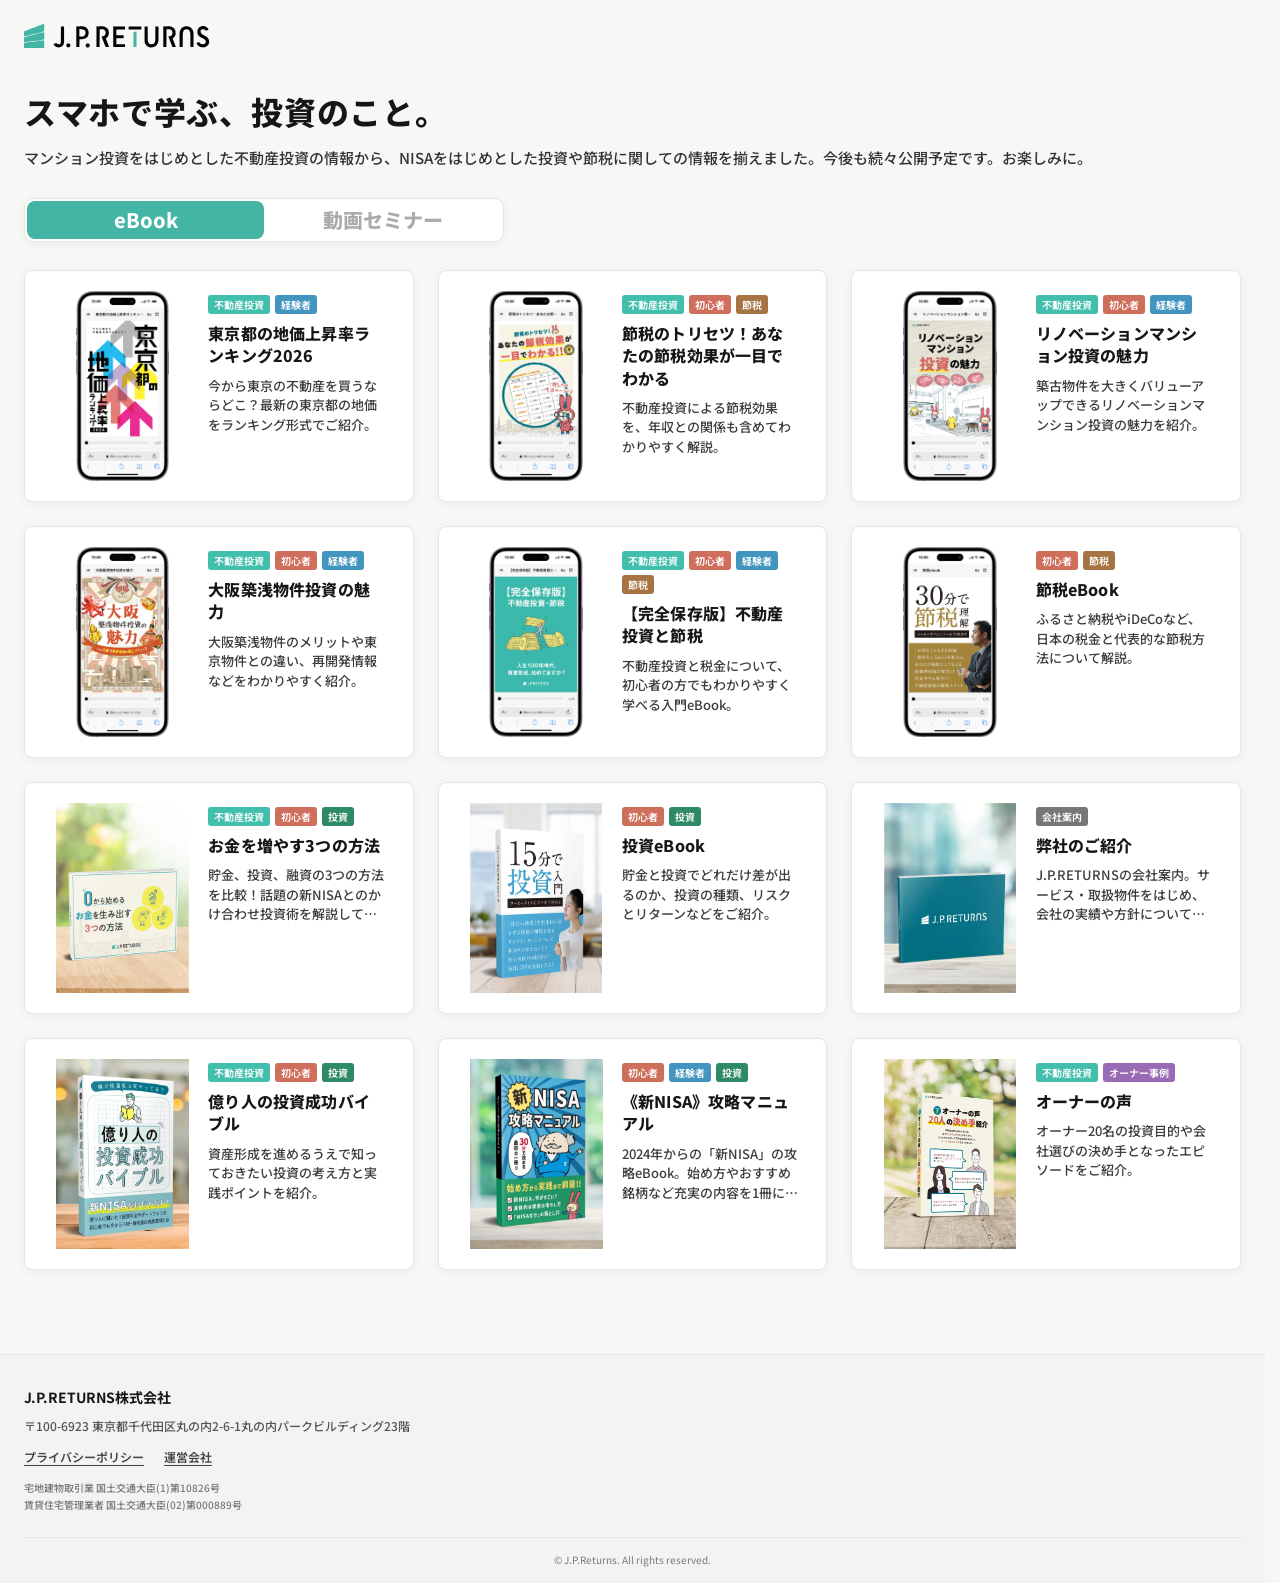
==== commit a559c057: "Update themes and descriptions in eBooks for improved categorization and clarity" ====
--- a/index.html
+++ b/index.html
@@ -86,7 +86,7 @@
             </h1>
 
             <p class="catalog-description">
-                マンション投資をはじめとした不動産投資の情報から、投資や節税について気になる情報をまとめました。今後も続々公開予定です。お楽しみに。
+                マンション投資をはじめとした不動産投資の情報から、NISAをはじめとした投資や節税に関しての情報を揃えました。今後も続々公開予定です。お楽しみに。
             </p>
 
             <div
--- a/catalog/style.css
+++ b/catalog/style.css
@@ -84,6 +84,8 @@
 }
 
 .catalog-tabs {
+    position: relative;
+    isolation: isolate;
     display: grid;
     grid-template-columns: repeat(2, minmax(0, 1fr));
     width: min(100%, 480px);
@@ -94,7 +96,30 @@
     box-shadow: var(--shadow-card);
 }
 
+.catalog-tabs::before {
+    content: "";
+    position: absolute;
+    z-index: -1;
+    top: 2px;
+    bottom: 2px;
+    left: 2px;
+    width: calc((100% - 4px) / 2);
+    border-radius: calc(var(--radius-control) - 2px);
+    background: #44B5A4;
+    transform: translateX(0);
+    transition: transform 280ms cubic-bezier(.22, .61, .36, 1);
+    will-change: transform;
+}
+
+.catalog-tabs:has(
+    .catalog-tab[data-catalog-tab="video"][aria-selected="true"]
+)::before {
+    transform: translateX(100%);
+}
+
 .catalog-tab {
+    position: relative;
+    z-index: 1;
     padding: 7px 18px;
     border: 0;
     border-radius: var(--radius-control);
@@ -104,13 +129,10 @@
     font-weight: 800;
     line-height: 1.2;
     cursor: pointer;
-    transition:
-        background-color 160ms ease,
-        color 160ms ease;
+    transition: color 160ms ease;
 }
 
 .catalog-tab[aria-selected="true"] {
-    background: #44B5A4;
     color: #fff;
 }
 
@@ -203,24 +225,6 @@
     object-fit: cover;
 }
 
-.catalog-card__media--video-empty::before {
-    content: "準備中";
-    color: #bbb;
-    font-size: 12px;
-    font-weight: 600;
-}
-
-.catalog-card__media--empty::before {
-    content: "eBook";
-    display: grid;
-    width: 100%;
-    min-height: 170px;
-    place-items: center;
-    color: #aaa;
-    font-size: 12px;
-    font-weight: 600;
-}
-
 .catalog-card__content {
     min-width: 0;
     display: flex;
@@ -274,7 +278,7 @@
     margin: 9px 0 0;
     overflow: hidden;
     color: #3d3d3d;
-    font-size: 12px;
+    font-size: 13px;
     font-weight: 500;
     line-height: 1.5;
     -webkit-box-orient: vertical;
@@ -445,6 +449,7 @@
 }
 
 @media (prefers-reduced-motion: reduce) {
+    .catalog-tabs::before,
     .catalog-tab,
     .catalog-grid,
     .catalog-card,
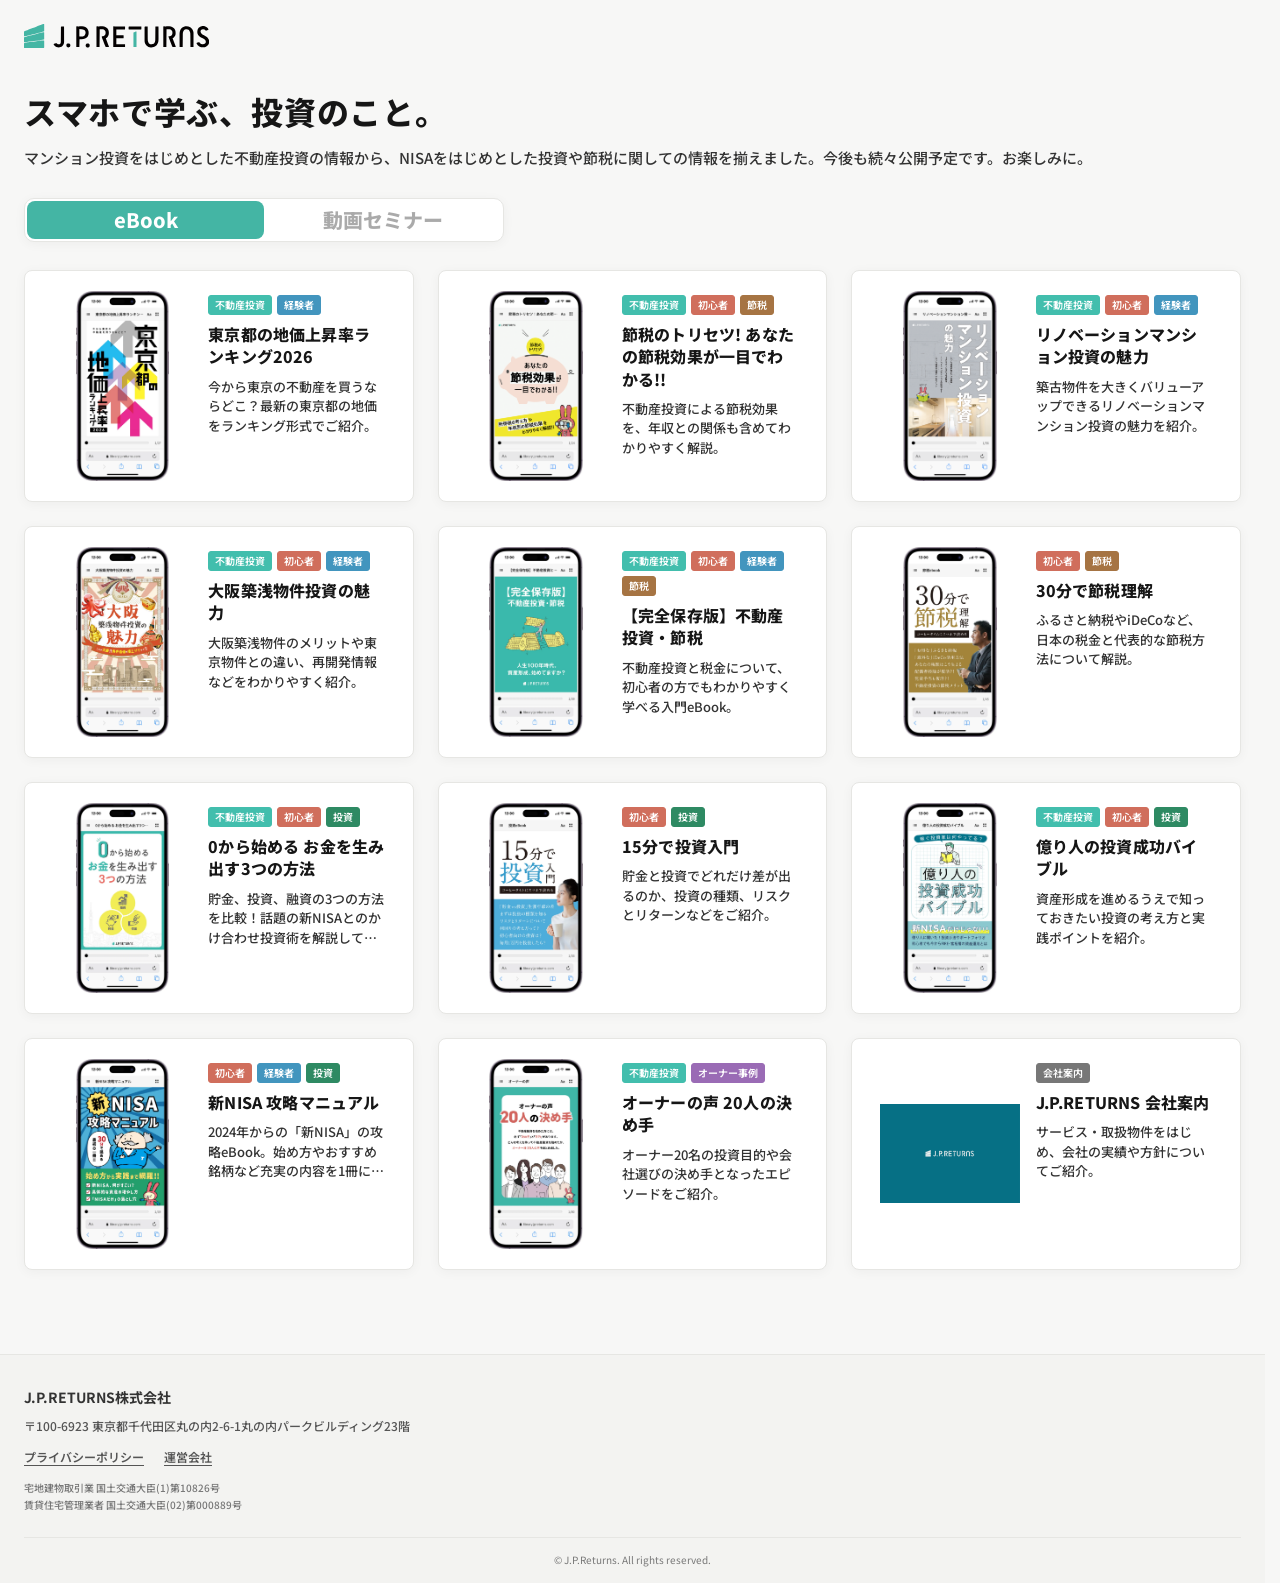
==== commit ea4bbcda: "HTMLとJavaScriptのコードを整理し、OGP画像を追加" ====
--- a/index.html
+++ b/index.html
@@ -1,148 +1,70 @@
 <!doctype html>
 <html lang="ja">
+
 <head>
     <!-- Google Tag Manager -->
     <script>
-        (function(w,d,s,l,i){w[l]=w[l]||[];w[l].push({'gtm.start':
-        new Date().getTime(),event:'gtm.js'});var f=d.getElementsByTagName(s)[0],
-        j=d.createElement(s),dl=l!='dataLayer'?'&l='+l:'';j.async=true;j.src=
-        'https://www.googletagmanager.com/gtm.js?id='+i+dl;f.parentNode.insertBefore(j,f);
-        })(window,document,'script','dataLayer','GTM-KVNFDHW3');
+        (function (w, d, s, l, i) {
+            w[l] = w[l] || []; w[l].push({
+                'gtm.start':
+                    new Date().getTime(), event: 'gtm.js'
+            }); var f = d.getElementsByTagName(s)[0],
+                j = d.createElement(s), dl = l != 'dataLayer' ? '&l=' + l : ''; j.async = true; j.src =
+                    'https://www.googletagmanager.com/gtm.js?id=' + i + dl; f.parentNode.insertBefore(j, f);
+        })(window, document, 'script', 'dataLayer', 'GTM-KVNFDHW3');
     </script>
     <!-- End Google Tag Manager -->
-    <meta charset="utf-8" />
-    <meta
-        name="viewport"
-        content="width=device-width,initial-scale=1"
-    />
-    <meta
-        name="description"
-        content="J.P.RETURNSの不動産投資・節税・資産形成に関するeBook・動画セミナー一覧です。"
-    />
-    <title>Library | JPリターンズ</title>
-    <link
-        rel="canonical"
-        href="https://library.jpreturns.com/"
-    />
-    <link
-        rel="icon"
-        type="image/png"
-        href="/ebook/shared/img/favicon.png"
-    />
-    <link
-        rel="preconnect"
-        href="https://fonts.googleapis.com"
-    >
-    <link
-        rel="preconnect"
-        href="https://fonts.gstatic.com"
-        crossorigin
-    >
-    <link
-        href="https://fonts.googleapis.com/css2?family=Noto+Sans+JP:wght@400;500;600;700;800&display=swap"
-        rel="stylesheet"
-    >
-    <link
-        rel="stylesheet"
-        href="/catalog/style.css"
-    />
+    <meta charset="utf-8">
+    <meta name="viewport" content="width=device-width,initial-scale=1">
+    <meta name="description" content="投資用マンションの入居率・顧客満足度・リノベーション戸数の3部門でNo.1。取扱物件の約6割が駅徒歩5分以内。入居率は驚異の99.98%。高年収のお客様に最適な資産形成をご提案しているため、おかげさまで売上の約70%がリピートとご紹介です。">
+    <meta property="og:image" content="https://library.jpreturns.com/ebook/shared/img/ogp.webp">
+    <title>Library｜【JPリターンズ】投資用マンション入居率No.1</title>
+    <link rel="canonical" href="https://library.jpreturns.com/">
+    <link rel="icon" type="image/png" href="/ebook/shared/img/favicon.png">
+    <link rel="preconnect" href="https://fonts.googleapis.com">
+    <link rel="preconnect" href="https://fonts.gstatic.com" crossorigin>
+    <link href="https://fonts.googleapis.com/css2?family=Noto+Sans+JP:wght@400;500;600;700;800&display=swap" rel="stylesheet">
+    <link rel="stylesheet" href="/catalog/style.css">
 </head>
+
 <body>
     <!-- Google Tag Manager (noscript) -->
-    <noscript>
-        <iframe
-            src="https://www.googletagmanager.com/ns.html?id=GTM-KVNFDHW3"
-            height="0"
-            width="0"
-            style="display:none;visibility:hidden">
-        </iframe>
-    </noscript>
+    <noscript><iframe src="https://www.googletagmanager.com/ns.html?id=GTM-KVNFDHW3" height="0" width="0" style="display:none;visibility:hidden"></iframe></noscript>
     <!-- End Google Tag Manager (noscript) -->
 
     <header class="site-header">
-        <a
-            class="brand"
-            href="https://jpreturns.com/"
-            aria-label="J.P.RETURNS"
-        >
-            <img
-                class="brand__logo"
-                src="/ebook/shared/img/logo.svg"
-                alt="J.P.RETURNS"
-            >
+        <a class="brand" href="https://jpreturns.com/" aria-label="J.P.RETURNS">
+            <img class="brand__logo" src="/ebook/shared/img/logo.svg" alt="J.P.RETURNS">
         </a>
     </header>
 
     <main class="catalog-main">
-        <section
-            class="catalog-hero"
-            aria-labelledby="catalogTitle"
-        >
-            <h1
-                class="catalog-kicker"
-                id="catalogTitle"
-            >
-                スマホで学ぶ、投資のこと。
-            </h1>
+        <section class="catalog-hero" aria-labelledby="catalogTitle">
+            <h1 class="catalog-kicker" id="catalogTitle">スマホで学ぶ、投資のこと。</h1>
 
             <p class="catalog-description">
                 マンション投資をはじめとした不動産投資の情報から、NISAをはじめとした投資や節税に関しての情報を揃えました。今後も続々公開予定です。お楽しみに。
             </p>
 
-            <div
-                class="catalog-tabs"
-                role="tablist"
-                aria-label="コンテンツ種別"
-            >
-                <button
-                    class="catalog-tab"
-                    type="button"
-                    role="tab"
-                    data-catalog-tab="ebook"
-                    aria-selected="true"
-                >
-                    eBook
-                </button>
-                <button
-                    class="catalog-tab"
-                    type="button"
-                    role="tab"
-                    data-catalog-tab="video"
-                    aria-selected="false"
-                    tabindex="-1"
-                >
-                    動画セミナー
-                </button>
+            <div class="catalog-tabs" role="tablist" aria-label="コンテンツ種別">
+                <button class="catalog-tab" type="button" role="tab" data-catalog-tab="ebook" aria-selected="true">eBook</button>
+                <button class="catalog-tab" type="button" role="tab" data-catalog-tab="video" aria-selected="false" tabindex="-1">動画セミナー</button>
             </div>
         </section>
 
         <section aria-label="コンテンツ一覧">
-            <div
-                class="catalog-grid"
-                id="catalogGrid"
-            ></div>
+            <div class="catalog-grid" id="catalogGrid"></div>
         </section>
     </main>
 
     <footer class="site-footer">
         <div class="site-footer__inner">
             <div class="site-footer__company">
-                <p class="site-footer__company-name">
-                    J.P.RETURNS株式会社
-                </p>
-                <address class="site-footer__address">
-                    〒100-6923 東京都千代田区丸の内2-6-1丸の内パークビルディング23階
-                </address>
-                <nav
-                    class="site-footer__links"
-                    aria-label="企業情報"
-                >
-                    <a href="https://jpreturns.com/privacypolicy/">
-                        プライバシーポリシー
-                    </a>
-                    <a href="https://jpreturns.com/company/">
-                        運営会社
-                    </a>
+                <p class="site-footer__company-name">J.P.RETURNS株式会社</p>
+                <address class="site-footer__address">〒100-6923 東京都千代田区丸の内2-6-1丸の内パークビルディング23階</address>
+                <nav class="site-footer__links" aria-label="企業情報">
+                    <a href="https://jpreturns.com/privacypolicy/">プライバシーポリシー</a>
+                    <a href="https://jpreturns.com/company/">運営会社</a>
                 </nav>
                 <div class="site-footer__licenses">
                     <p>宅地建物取引業 国土交通大臣(1)第10826号</p>
@@ -150,13 +72,12 @@
                 </div>
             </div>
 
-            <p class="site-footer__copyright">
-                © J.P.Returns. All rights reserved.
-            </p>
+            <p class="site-footer__copyright">© J.P.Returns. All rights reserved.</p>
         </div>
     </footer>
 
     <script src="/catalog/config.js"></script>
     <script src="/catalog/main.js"></script>
 </body>
-</html>
+
+</html>
--- a/catalog/style.css
+++ b/catalog/style.css
@@ -2,6 +2,7 @@
     --page-bg: #f7f7f6;
     --surface: #fff;
     --text: #161616;
+    --text-2: #333;
     --text-muted: #777;
     --line: #e6e6e3;
     --content-width: 1240px;
@@ -77,7 +78,7 @@
 
 .catalog-description {
     margin: 0 0 28px;
-    color: #333;
+    color: var(--text-2);
     font-size: 15px;
     font-weight: 500;
     line-height: 1.6;
@@ -137,7 +138,7 @@
 }
 
 .catalog-tab:not([aria-selected="true"]):hover {
-    color: #666;
+    color: var(--text-2);
 }
 
 .catalog-tab:focus-visible {
@@ -247,20 +248,22 @@
 }
 
 .catalog-tag {
-    --catalog-tag-color: #178e86;
-    padding: 2px 6px;
+    display: inline-flex;
+    align-items: center;
+    padding: 4px 6px;
     border-radius: 3px;
     color: #fff;
+    border: 1.5px solid var(--catalog-tag-color);
     background: var(--catalog-tag-color);
     font-size: 10px;
     font-weight: 600;
+    line-height: 1;
 }
 
 .catalog-duration {
-    --catalog-tag-color: #777;
+    --catalog-tag-color: var(--text-2);
     flex: 0 0 auto;
     margin-left: auto;
-    border: 1.5px solid var(--catalog-tag-color);
     color: var(--catalog-tag-color);
     background: var(--surface);
 }
@@ -277,7 +280,7 @@
     display: -webkit-box;
     margin: 9px 0 0;
     overflow: hidden;
-    color: #3d3d3d;
+    color: var(--text-2);
     font-size: 13px;
     font-weight: 500;
     line-height: 1.5;
@@ -302,6 +305,7 @@
 
 .site-footer__company-name {
     margin: 0 0 8px;
+    color: var(--text-2);
     font-size: 14px;
     font-weight: 700;
     line-height: 1.5;
@@ -324,7 +328,7 @@
 }
 
 .site-footer__links a {
-    color: #444;
+    color: #555;
     font-size: 12px;
     font-weight: 600;
     text-underline-offset: 3px;
